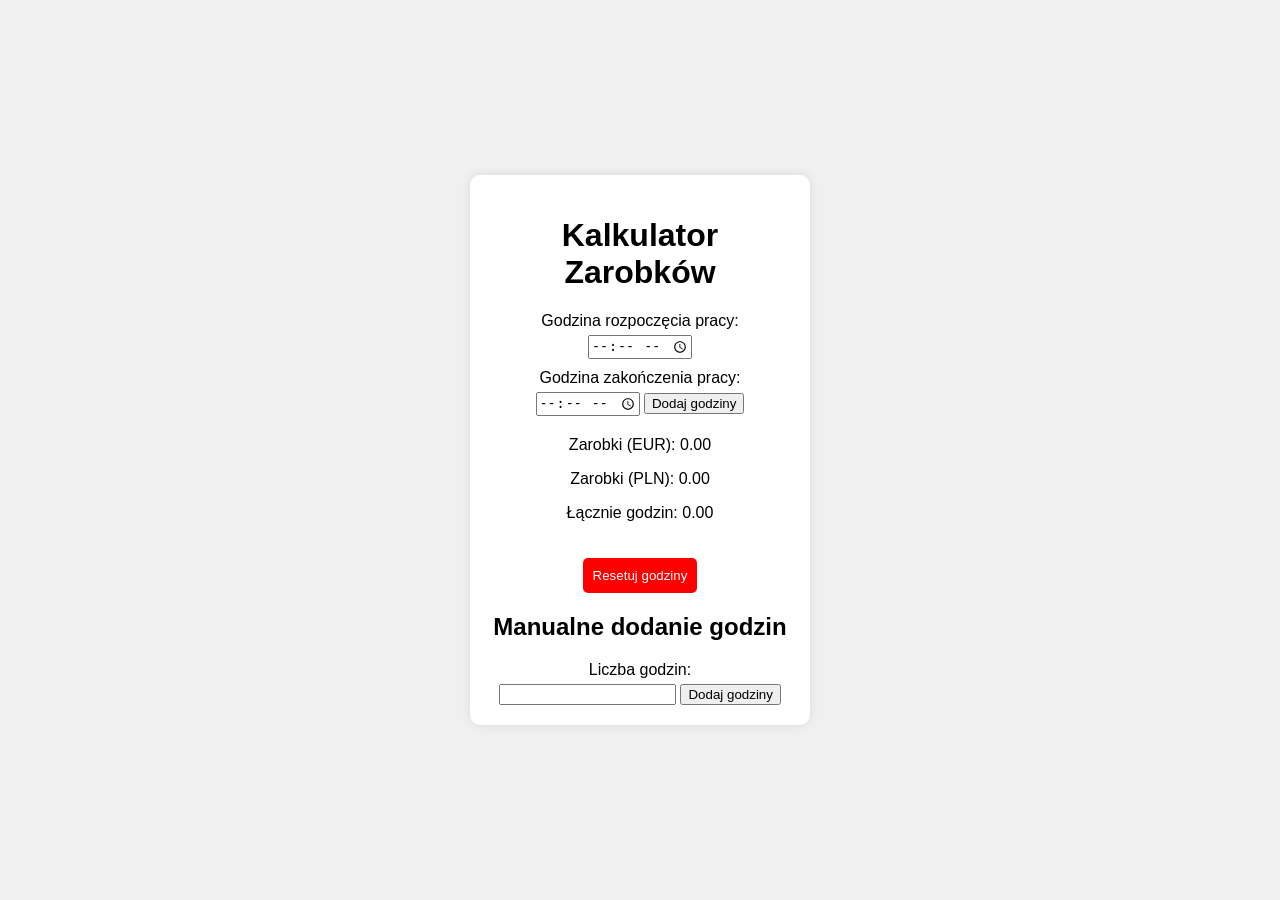
==== Index.html @ 4748badb "Add files via upload" ====
<!DOCTYPE html>
<html lang="pl">
<head>
    <meta charset="UTF-8">
    <meta name="viewport" content="width=device-width, initial-scale=1.0">
    <title>Kalkulator Zarobków</title>
    <link rel="stylesheet" href="style.css">
</head>
<body>
    <div class="container">
        <h1>Kalkulator Zarobków</h1>
        <form id="workForm">
            <label for="startHour">Godzina rozpoczęcia pracy:</label>
            <input type="time" id="startHour" required>
            <label for="endHour">Godzina zakończenia pracy:</label>
            <input type="time" id="endHour" required>
            <button type="submit">Dodaj godziny</button>
        </form>
        <div class="results">
            <p>Zarobki (EUR): <span id="earningsEUR">0.00</span></p>
            <p>Zarobki (PLN): <span id="earningsPLN">0.00</span></p>
            <p>Łącznie godzin: <span id="totalHours">0</span></p>
        </div>
        <button id="resetButton">Resetuj godziny</button>
        <div class="manual-entry">
            <h2>Manualne dodanie godzin</h2>
            <label for="manualHours">Liczba godzin:</label>
            <input type="number" id="manualHours" step="0.1">
            <button id="addManualHours">Dodaj godziny</button>
        </div>
    </div>
    <script src="script.js"></script>
</body>
</html>
---- style.css ----
/* style.css */
body {
    font-family: Arial, sans-serif;
    background-color: #f0f0f0;
    margin: 0;
    padding: 0;
    display: flex;
    justify-content: center;
    align-items: center;
    height: 100vh;
}

.container {
    background-color: #fff;
    padding: 20px;
    border-radius: 10px;
    box-shadow: 0 0 10px rgba(0, 0, 0, 0.1);
    text-align: center;
    width: 300px;
}

label {
    display: block;
    margin-top: 10px;
}

input, button {
    margin-top: 5px;
}

.results, .manual-entry {
    margin-top: 20px;
}

#resetButton {
    background-color: red;
    color: white;
    border: none;
    padding: 10px;
    border-radius: 5px;
    cursor: pointer;
    margin-top: 20px;
}

#resetButton:hover {
    background-color: darkred;
}
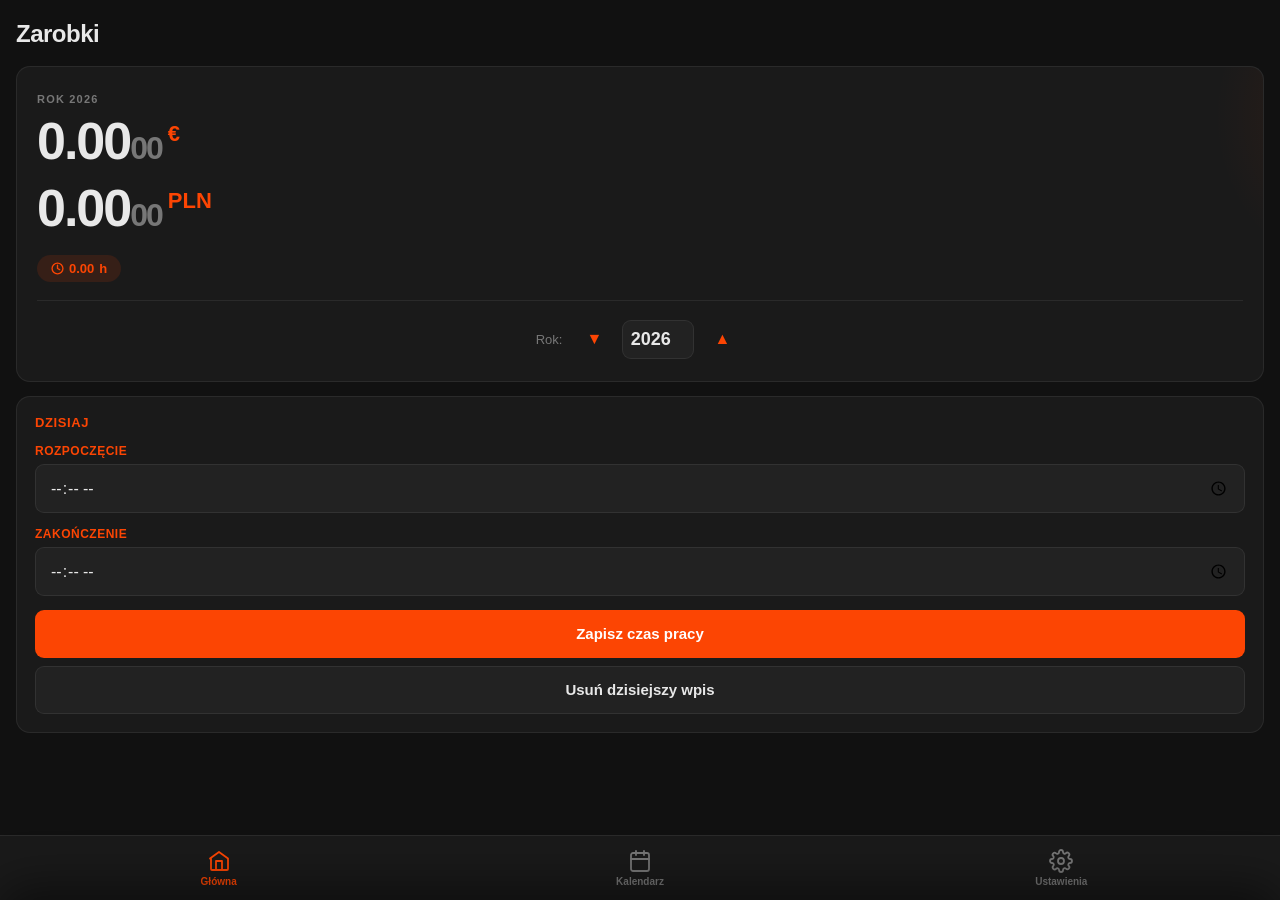
==== commit e2d6310d: "Rename index.html to Index.html" ====
--- a/Index.html
+++ b/Index.html
@@ -1,34 +1,1371 @@
 <!DOCTYPE html>
 <html lang="pl">
 <head>
-    <meta charset="UTF-8">
-    <meta name="viewport" content="width=device-width, initial-scale=1.0">
-    <title>Kalkulator Zarobków</title>
-    <link rel="stylesheet" href="style.css">
+  <meta charset="UTF-8">
+  <meta name="viewport" content="width=device-width, initial-scale=1.0, viewport-fit=cover">
+  <title>Kalkulator zarobków</title>
+  <link rel="icon" type="image/png" href="Logo.png">
+  <link rel="manifest" href="manifest.json">
+  <meta name="theme-color" content="#fc4503">
+  <style>
+    /* ============================================================
+       RESET & ROOT
+    ============================================================ */
+    *, *::before, *::after { box-sizing: border-box; margin: 0; padding: 0; }
+
+    :root {
+      --bg:        #111111;
+      --surface:   #1a1a1a;
+      --surface2:  #222222;
+      --text:      #e8e8e8;
+      --muted:     #777;
+      --accent:    #fc4503;
+      --accent-lo: rgba(252,69,3,0.12);
+      --accent-hi: #ff6228;
+      --border:    rgba(255,255,255,0.07);
+      --success:   #22c55e;
+      --warning:   #eab308;
+      --r:         14px;
+      --r-sm:      9px;
+    }
+
+    body.light {
+      --bg:       #f0f0f5;
+      --surface:  #ffffff;
+      --surface2: #f7f7f9;
+      --text:     #111111;
+      --muted:    #6e6e73;
+      --border:   rgba(0,0,0,0.07);
+    }
+
+    html { height: 100%; background: var(--bg); }
+
+    body {
+      font-family: -apple-system, 'Segoe UI', Roboto, sans-serif;
+      background: var(--bg);
+      color: var(--text);
+      min-height: 100%;
+      overflow-x: hidden;
+      -webkit-text-size-adjust: 100%;
+      -webkit-tap-highlight-color: transparent;
+      -webkit-overflow-scrolling: touch;
+    }
+
+    /* Hide scrollbars */
+    ::-webkit-scrollbar { display: none; }
+    * { scrollbar-width: none; -ms-overflow-style: none; }
+
+    /* ============================================================
+       PAGE SYSTEM
+    ============================================================ */
+    .page {
+      display: none;
+      min-height: 100dvh;
+      padding: 20px 16px calc(88px + env(safe-area-inset-bottom));
+    }
+    .page.active {
+      display: block;
+      animation: pageIn 0.22s cubic-bezier(0.22,1,0.36,1) both;
+    }
+
+    @keyframes pageIn {
+      from { opacity: 0; transform: translateY(10px); }
+      to   { opacity: 1; transform: translateY(0);    }
+    }
+
+    /* ============================================================
+       TYPOGRAPHY
+    ============================================================ */
+    h1 {
+      font-size: 24px;
+      font-weight: 700;
+      letter-spacing: -0.5px;
+      margin-bottom: 18px;
+    }
+    h2 {
+      font-size: 13px;
+      font-weight: 700;
+      text-transform: uppercase;
+      letter-spacing: 0.6px;
+      color: var(--accent);
+      margin-bottom: 14px;
+    }
+
+    /* ============================================================
+       CARD
+    ============================================================ */
+    .card {
+      background: var(--surface);
+      border-radius: var(--r);
+      padding: 18px;
+      margin-bottom: 14px;
+      border: 1px solid var(--border);
+    }
+
+    /* ============================================================
+       INPUTS
+    ============================================================ */
+    .field { margin-bottom: 14px; }
+    .field:last-child { margin-bottom: 0; }
+
+    label {
+      display: block;
+      font-size: 12px;
+      font-weight: 700;
+      text-transform: uppercase;
+      letter-spacing: 0.5px;
+      color: var(--accent);
+      margin-bottom: 6px;
+    }
+
+    input[type="time"],
+    input[type="date"],
+    input[type="number"],
+    select {
+      width: 100%;
+      padding: 12px 14px;
+      background: var(--surface2);
+      border: 1.5px solid var(--border);
+      border-radius: var(--r-sm);
+      color: var(--text);
+      font-size: 16px;
+      font-family: inherit;
+      outline: none;
+      -webkit-appearance: none;
+      transition: border-color 0.2s;
+    }
+    input:focus, select:focus { border-color: var(--accent); }
+    select option { background: var(--surface); }
+
+    /* ============================================================
+       BUTTONS
+    ============================================================ */
+    .btn {
+      display: flex;
+      align-items: center;
+      justify-content: center;
+      gap: 8px;
+      width: 100%;
+      min-height: 48px;
+      padding: 12px 16px;
+      border: none;
+      border-radius: var(--r-sm);
+      font-size: 15px;
+      font-weight: 600;
+      font-family: inherit;
+      cursor: pointer;
+      transition: transform 0.1s ease, opacity 0.15s ease, background 0.2s;
+      user-select: none;
+    }
+    .btn:active { transform: scale(0.96); opacity: 0.85; }
+
+    .btn-primary { background: var(--accent); color: #fff; }
+    .btn-ghost   { background: var(--surface2); color: var(--text); border: 1px solid var(--border); }
+    .btn-danger  { background: var(--surface2); color: #ff453a; border: 1px solid var(--border); }
+
+    .btn + .btn { margin-top: 8px; }
+
+    /* ============================================================
+       MAIN PAGE — EARNINGS (UPDATED DESIGN)
+    ============================================================ */
+    .earnings-card {
+      padding: 26px 20px 20px;
+      text-align: left;
+      position: relative;
+      overflow: hidden;
+    }
+    .earnings-card::before {
+      content: '';
+      position: absolute;
+      top: -40%; left: 110%;
+      transform: translateX(-50%);
+      width: 350px; height: 350px;
+      background: radial-gradient(circle, var(--accent-lo) 0%, transparent 70%);
+      pointer-events: none;
+    }
+
+    .earnings-eyebrow {
+      font-size: 11px;
+      font-weight: 700;
+      text-transform: uppercase;
+      letter-spacing: 1.2px;
+      color: var(--muted);
+      margin-bottom: 8px;
+    }
+
+    .earnings-eur, .earnings-pln {
+      font-size: 52px;
+      font-weight: 800;
+      letter-spacing: -2px;
+      color: var(--text);
+      line-height: 1.1;
+      font-variant-numeric: tabular-nums;
+      margin-bottom: 10px;
+    }
+
+    .small-decimal {
+      font-size: 32px;
+      font-weight: 700;
+      color: var(--muted);
+      vertical-align: baseline;
+      margin-right: 2px;
+    }
+
+    .earnings-eur-symbol, .earnings-pln-symbol {
+      font-size: 22px;
+      font-weight: 600;
+      color: var(--accent);
+      vertical-align: super;
+      letter-spacing: 0;
+      margin-left: 4px;
+    }
+
+    .earnings-pln {
+      margin-bottom: 18px;
+    }
+
+    .hours-pill {
+      display: inline-flex;
+      align-items: center;
+      gap: 5px;
+      background: var(--accent-lo);
+      color: var(--accent);
+      border-radius: 20px;
+      padding: 6px 14px;
+      font-size: 13px;
+      font-weight: 700;
+    }
+
+    .year-row {
+      display: flex;
+      align-items: center;
+      justify-content: center;
+      gap: 6px;
+      margin-top: 18px;
+      padding-top: 16px;
+      border-top: 1px solid var(--border);
+    }
+    .year-row-label { font-size: 13px; color: var(--muted); margin-right: 4px; }
+
+    .yr-btn {
+      min-width: 44px; min-height: 44px;
+      background: none; border: none; cursor: pointer;
+      color: var(--accent);
+      font-size: 16px;
+      border-radius: var(--r-sm);
+      display: flex; align-items: center; justify-content: center;
+      transition: background 0.2s, transform 0.1s;
+    }
+    .yr-btn:active { transform: scale(0.88); background: var(--accent-lo); }
+
+    #mainYearInput {
+      width: 72px;
+      text-align: center;
+      font-size: 18px;
+      font-weight: 700;
+      padding: 8px 4px;
+    }
+
+    /* ============================================================
+       CALENDAR
+    ============================================================ */
+    .month-picker {
+      display: flex;
+      align-items: center;
+      gap: 8px;
+      margin-bottom: 14px;
+    }
+
+    .mon-arrow {
+      min-width: 44px; min-height: 44px;
+      background: none; border: none; cursor: pointer;
+      color: var(--accent); font-size: 18px;
+      border-radius: 50%;
+      display: flex; align-items: center; justify-content: center;
+      flex-shrink: 0;
+      transition: background 0.2s, transform 0.1s;
+    }
+    .mon-arrow:active { transform: scale(0.88); background: var(--accent-lo); }
+
+    #monthSelect { flex: 1; font-weight: 600; text-align: center; }
+    #yearInput   { width: 74px; text-align: center; font-weight: 600; padding: 12px 6px; }
+
+    #calendar {
+      display: grid;
+      grid-template-columns: repeat(7, 1fr);
+      gap: 4px;
+      margin-bottom: 14px;
+      transition: opacity 0.2s ease;
+    }
+    #calendar.fade { opacity: 0; }
+
+    .cal-label {
+      font-size: 10px;
+      font-weight: 700;
+      text-transform: uppercase;
+      text-align: center;
+      padding: 6px 2px;
+      color: var(--muted);
+    }
+    .cal-label.sun { color: var(--accent); }
+
+    .cal-day {
+      background: var(--surface);
+      border-radius: var(--r-sm);
+      min-height: 48px;
+      display: flex;
+      flex-direction: column;
+      align-items: center;
+      justify-content: center;
+      gap: 3px;
+      font-size: 13px;
+      cursor: pointer;
+      border: 1.5px solid transparent;
+      transition: transform 0.1s ease, background 0.15s;
+      position: relative;
+    }
+    .cal-day:active { transform: scale(0.9); background: var(--surface2); }
+    .cal-day.sun { color: var(--accent); }
+    .cal-day.today { background: var(--surface2); }
+    .cal-day.sel { border-color: var(--accent); }
+
+    .cal-badge {
+      background: var(--accent);
+      color: #fff;
+      border-radius: 6px;
+      padding: 1px 5px;
+      font-size: 9px;
+      font-weight: 800;
+      line-height: 1.4;
+    }
+    .cal-badge.off { background: #444; color: #aaa; }
+
+    /* ============================================================
+       DAY DETAIL
+    ============================================================ */
+    #dayDetails { margin-bottom: 14px; display: none; }
+    #dayDetails h2 { color: var(--text); font-size: 15px; text-transform: none; letter-spacing: 0; }
+
+    .detail-row {
+      display: flex;
+      justify-content: space-between;
+      align-items: center;
+      padding: 11px 0;
+      border-bottom: 1px solid var(--border);
+      font-size: 14px;
+    }
+    .detail-row:last-of-type { border-bottom: none; }
+    .detail-key { color: var(--muted); }
+    .detail-val { font-weight: 600; }
+
+    .day-actions { display: flex; gap: 8px; margin-top: 14px; }
+    .day-actions .btn { flex: 1; margin: 0; font-size: 14px; }
+
+    /* ============================================================
+       SUMMARY
+    ============================================================ */
+    .sum-row {
+      display: flex; justify-content: space-between; align-items: center;
+      padding: 11px 0; font-size: 14px;
+      border-bottom: 1px solid var(--border);
+    }
+    .sum-row:last-child { border-bottom: none; }
+    .sum-row .val { font-weight: 700; color: var(--accent); }
+    .sum-row .key { color: var(--muted); }
+
+    #customDateRange { display: flex; gap: 12px; }
+    #customDateRange .field { flex: 1; }
+
+    /* ============================================================
+       BOTTOM SHEET
+    ============================================================ */
+    .overlay {
+      position: fixed; inset: 0;
+      background: rgba(0,0,0,0.55);
+      z-index: 100;
+      opacity: 0; pointer-events: none;
+      transition: opacity 0.3s ease;
+      -webkit-backdrop-filter: blur(3px);
+      backdrop-filter: blur(3px);
+    }
+    .overlay.open { opacity: 1; pointer-events: all; }
+
+    .sheet {
+      position: fixed;
+      bottom: 0; left: 0; right: 0;
+      background: var(--surface);
+      border-radius: 22px 22px 0 0;
+      padding: 20px 20px calc(24px + env(safe-area-inset-bottom));
+      z-index: 101;
+      transform: translateY(100%);
+      transition: transform 0.35s cubic-bezier(0.34,1.2,0.64,1);
+      box-shadow: 0 -12px 48px rgba(0,0,0,0.5);
+      border-top: 1px solid var(--border);
+    }
+    .sheet.open { transform: translateY(0); }
+
+    .sheet-handle {
+      width: 34px; height: 4px;
+      background: var(--border);
+      border-radius: 2px;
+      margin: 0 auto 18px;
+    }
+    .sheet-date {
+      font-size: 17px; font-weight: 700;
+      text-align: center; margin-bottom: 18px;
+      color: var(--text);
+    }
+
+    .time-pair { display: flex; gap: 12px; margin-bottom: 14px; }
+    .time-pair .field { flex: 1; margin: 0; }
+
+    /* ============================================================
+       BOTTOM NAV
+    ============================================================ */
+    .bottom-nav {
+      position: fixed;
+      bottom: 0; left: 0; right: 0;
+      background: var(--surface);
+      -webkit-backdrop-filter: blur(24px);
+      backdrop-filter: blur(24px);
+      display: flex;
+      justify-content: space-around;
+      align-items: center;
+      padding: 6px 8px calc(6px + env(safe-area-inset-bottom));
+      z-index: 50;
+      border-top: 1px solid var(--border);
+    }
+
+    .nav-btn {
+      flex: 1;
+      min-height: 52px;
+      background: none; border: none; cursor: pointer;
+      display: flex; flex-direction: column;
+      align-items: center; justify-content: center;
+      gap: 3px;
+      border-radius: var(--r-sm);
+      color: var(--muted);
+      transition: color 0.2s, transform 0.1s, background 0.2s;
+      padding: 6px 4px;
+    }
+    .nav-btn:active { transform: scale(0.9); background: var(--surface2); }
+    .nav-btn.active { color: var(--accent); }
+
+    .nav-btn svg {
+      width: 24px; height: 24px;
+      stroke: currentColor;
+      fill: none;
+      stroke-width: 1.8;
+      stroke-linecap: round;
+      stroke-linejoin: round;
+      transition: stroke 0.2s;
+    }
+    .nav-btn span { font-size: 10px; font-weight: 600; }
+
+    /* ============================================================
+       SETTINGS
+    ============================================================ */
+    .settings-block { margin-bottom: 14px; }
+
+    .sync-row {
+      display: flex; align-items: center;
+      justify-content: space-between;
+      margin-bottom: 12px;
+    }
+    .sync-pill {
+      display: inline-flex; align-items: center;
+      gap: 6px; font-size: 12px; font-weight: 700;
+      padding: 5px 12px; border-radius: 20px;
+    }
+    .sync-dot { width: 7px; height: 7px; border-radius: 50%; }
+
+    .sync-pill.synced  { background: rgba(34,197,94,.13); color: #22c55e; }
+    .sync-pill.synced  .sync-dot { background: #22c55e; }
+    .sync-pill.syncing { background: rgba(234,179,8,.13); color: #eab308; }
+    .sync-pill.syncing .sync-dot { background: #eab308; animation: blink 1s infinite; }
+    .sync-pill.offline { background: var(--surface2); color: var(--muted); }
+    .sync-pill.offline .sync-dot { background: var(--muted); }
+
+    @keyframes blink { 0%,100%{opacity:1} 50%{opacity:0.3} }
+
+    #installSection { display: none; }
+    #installSection.show { display: block; }
+
+    /* ============================================================
+       TOAST
+    ============================================================ */
+    #toast {
+      position: fixed;
+      bottom: calc(80px + env(safe-area-inset-bottom) + 12px);
+      left: 50%; transform: translateX(-50%) translateY(8px);
+      background: #222; color: #fff;
+      padding: 10px 20px; border-radius: 20px;
+      font-size: 14px; font-weight: 600;
+      white-space: nowrap; pointer-events: none;
+      z-index: 200;
+      opacity: 0;
+      transition: opacity 0.2s, transform 0.2s;
+    }
+    #toast.show {
+      opacity: 1;
+      transform: translateX(-50%) translateY(0);
+    }
+
+    /* ============================================================
+       UTILITY
+    ============================================================ */
+    .divider { height: 1px; background: var(--border); margin: 14px 0; }
+  </style>
 </head>
 <body>
-    <div class="container">
-        <h1>Kalkulator Zarobków</h1>
-        <form id="workForm">
-            <label for="startHour">Godzina rozpoczęcia pracy:</label>
-            <input type="time" id="startHour" required>
-            <label for="endHour">Godzina zakończenia pracy:</label>
-            <input type="time" id="endHour" required>
-            <button type="submit">Dodaj godziny</button>
-        </form>
-        <div class="results">
-            <p>Zarobki (EUR): <span id="earningsEUR">0.00</span></p>
-            <p>Zarobki (PLN): <span id="earningsPLN">0.00</span></p>
-            <p>Łącznie godzin: <span id="totalHours">0</span></p>
-        </div>
-        <button id="resetButton">Resetuj godziny</button>
-        <div class="manual-entry">
-            <h2>Manualne dodanie godzin</h2>
-            <label for="manualHours">Liczba godzin:</label>
-            <input type="number" id="manualHours" step="0.1">
-            <button id="addManualHours">Dodaj godziny</button>
-        </div>
+
+<div id="mainPage" class="page active">
+  <h1>Zarobki</h1>
+
+  <div class="card earnings-card">
+    <div class="earnings-eyebrow" id="earningsYearLabel">Rok 2025</div>
+    
+    <div class="earnings-eur">
+      <span id="earningsEURMain">0.00</span><span id="earningsEURSub" class="small-decimal">00</span><span class="earnings-eur-symbol">€</span>
     </div>
-    <script src="script.js"></script>
+    
+    <div class="earnings-pln">
+      <span id="earningsPLNMain">0.00</span><span id="earningsPLNSub" class="small-decimal">00</span><span class="earnings-pln-symbol">PLN</span>
+    </div>
+
+    
+    <div class="hours-pill">
+      <svg width="13" height="13" viewBox="0 0 24 24" fill="none" stroke="currentColor" stroke-width="2.5" stroke-linecap="round" stroke-linejoin="round">
+        <circle cx="12" cy="12" r="10"/><polyline points="12 6 12 12 16 14"/>
+      </svg>
+      <span id="hoursWorked">0.00</span> h
+    </div>
+    <div class="year-row">
+      <span class="year-row-label">Rok:</span>
+      <button class="yr-btn" id="mainYearDown">&#9660;</button>
+      <input type="number" id="mainYearInput" value="2025" min="2000" max="2100">
+      <button class="yr-btn" id="mainYearUp">&#9650;</button>
+    </div>
+  </div>
+
+  <div class="card">
+    <h2>Dzisiaj</h2>
+    <div class="field">
+      <label for="startTime">Rozpoczęcie</label>
+      <input type="time" id="startTime">
+    </div>
+    <div class="field">
+      <label for="endTime">Zakończenie</label>
+      <input type="time" id="endTime">
+    </div>
+    <button class="btn btn-primary" onclick="updateWorkTime()">Zapisz czas pracy</button>
+    <button class="btn btn-ghost" onclick="resetToday()">Usuń dzisiejszy wpis</button>
+  </div>
+</div>
+
+<div id="calendarPage" class="page">
+  <h1>Kalendarz</h1>
+
+  <div class="month-picker">
+    <button class="mon-arrow" id="prevMonth">&#9650;</button>
+    <select id="monthSelect">
+      <option value="0">Styczeń</option><option value="1">Luty</option>
+      <option value="2">Marzec</option><option value="3">Kwiecień</option>
+      <option value="4">Maj</option><option value="5">Czerwiec</option>
+      <option value="6">Lipiec</option><option value="7">Sierpień</option>
+      <option value="8">Wrzesień</option><option value="9">Październik</option>
+      <option value="10">Listopad</option><option value="11">Grudzień</option>
+    </select>
+    <input type="number" id="yearInput" value="2025" min="2000" max="2100">
+    <button class="mon-arrow" id="nextMonth">&#9660;</button>
+  </div>
+
+  <div id="calendar"></div>
+  <div id="dayDetails"></div>
+
+  <div class="card">
+    <h2>Podsumowanie</h2>
+    <div class="field">
+      <label for="summaryPeriod">Okres</label>
+      <select id="summaryPeriod" onchange="updateSummary()">
+        <option value="">— wybierz —</option>
+        <option value="year">Ten rok</option>
+        <option value="month">Ten miesiąc</option>
+        <option value="week">Ten tydzień</option>
+        <option value="custom">Niestandardowy</option>
+      </select>
+    </div>
+    <div id="customDateRange" style="display:none;">
+      <div class="field">
+        <label for="customStartDate">Od</label>
+        <input type="date" id="customStartDate" onchange="updateSummary()">
+      </div>
+      <div class="field">
+        <label for="customEndDate">Do</label>
+        <input type="date" id="customEndDate" onchange="updateSummary()">
+      </div>
+    </div>
+    <div class="sum-row"><span class="key">Godziny</span><span class="val" id="totalHours">0.00 h</span></div>
+    <div class="sum-row"><span class="key">EUR</span><span class="val" id="totalEarnings">0.00 €</span></div>
+    <div class="sum-row"><span class="key">PLN</span><span class="val" id="totalEarningsPLN">0.00 PLN</span></div>
+  </div>
+
+  <button class="btn btn-ghost" onclick="exportToCSV()">Eksportuj CSV</button>
+</div>
+
+<div id="settingsPage" class="page">
+  <h1>Ustawienia</h1>
+
+  <div class="card settings-block">
+    <h2>Stawki</h2>
+    <div class="field">
+      <label for="hourlyRateInput">Stawka godzinowa (EUR)</label>
+      <input type="number" id="hourlyRateInput" step="0.01" min="0" placeholder="np. 11.17">
+    </div>
+    <div class="field">
+      <label for="plnRateInput">Kurs EUR → PLN</label>
+      <input type="number" id="plnRateInput" step="0.01" min="0" placeholder="np. 4.30">
+    </div>
+    <button class="btn btn-primary" onclick="saveRates()">Zapisz stawki</button>
+  </div>
+
+  <div class="card settings-block">
+    <h2>Wygląd</h2>
+    <button class="btn btn-ghost" onclick="toggleTheme()">
+      <svg width="18" height="18" viewBox="0 0 24 24" fill="none" stroke="currentColor" stroke-width="2" stroke-linecap="round" stroke-linejoin="round">
+        <circle cx="12" cy="12" r="5"/><line x1="12" y1="1" x2="12" y2="3"/>
+        <line x1="12" y1="21" x2="12" y2="23"/><line x1="4.22" y1="4.22" x2="5.64" y2="5.64"/>
+        <line x1="18.36" y1="18.36" x2="19.78" y2="19.78"/><line x1="1" y1="12" x2="3" y2="12"/>
+        <line x1="21" y1="12" x2="23" y2="12"/><line x1="4.22" y1="19.78" x2="5.64" y2="18.36"/>
+        <line x1="18.36" y1="5.64" x2="19.78" y2="4.22"/>
+      </svg>
+      Przełącz jasny / ciemny
+    </button>
+  </div>
+
+  <div class="card settings-block">
+    <h2>Kopie zapasowe</h2>
+    <button class="btn btn-ghost" onclick="backupData()">Eksportuj dane (JSON)</button>
+    <button class="btn btn-ghost" onclick="restoreData()">Importuj dane (JSON)</button>
+    <input type="file" id="restoreFile" accept=".json" style="display:none;" onchange="handleFileUpload(event)">
+  </div>
+
+  <div class="card settings-block">
+    <h2>Google Drive</h2>
+    <div class="sync-row">
+      <span id="syncStatus" class="sync-pill offline">
+        <span class="sync-dot"></span>Tryb offline
+      </span>
+    </div>
+    <button class="btn btn-ghost" id="authButton" onclick="handleAuthClick()">
+      <svg width="18" height="18" viewBox="0 0 24 24" fill="none" stroke="currentColor" stroke-width="2" stroke-linecap="round" stroke-linejoin="round">
+        <path d="M12 22C6.48 22 2 17.52 2 12S6.48 2 12 2s10 4.48 10 10-4.48 10-10 10z"/>
+        <path d="M12 8v8M8 12h8"/>
+      </svg>
+      Połącz z Google Drive
+    </button>
+    <button class="btn btn-ghost" id="gdriveBackupBtn" style="display:none;" onclick="backupToGDrive()">Wyślij kopię na Drive</button>
+    <button class="btn btn-ghost" id="gdriveRestoreBtn" style="display:none;" onclick="restoreFromGDrive()">Przywróć z Drive</button>
+  </div>
+
+  <div class="card settings-block" id="installSection">
+    <h2>Instalacja</h2>
+    <p style="font-size:13px;color:var(--muted);margin-bottom:12px;">Zainstaluj aplikację na ekranie głównym dla szybkiego dostępu.</p>
+    <button class="btn btn-primary" onclick="triggerInstall()">
+      <svg width="18" height="18" viewBox="0 0 24 24" fill="none" stroke="currentColor" stroke-width="2" stroke-linecap="round" stroke-linejoin="round">
+        <path d="M21 15v4a2 2 0 0 1-2 2H5a2 2 0 0 1-2-2v-4"/>
+        <polyline points="7 10 12 15 17 10"/><line x1="12" y1="15" x2="12" y2="3"/>
+      </svg>
+      Zainstaluj aplikację
+    </button>
+  </div>
+</div>
+
+<nav class="bottom-nav">
+  <button class="nav-btn active" id="mainPageBtn" onclick="showPage('mainPage')">
+    <svg viewBox="0 0 24 24">
+      <path d="M3 9.5L12 3l9 6.5V20a1 1 0 0 1-1 1H5a1 1 0 0 1-1-1V9.5z"/>
+      <polyline points="9 21 9 12 15 12 15 21"/>
+    </svg>
+    <span>Główna</span>
+  </button>
+  <button class="nav-btn" id="calendarPageBtn" onclick="showPage('calendarPage')">
+    <svg viewBox="0 0 24 24">
+      <rect x="3" y="4" width="18" height="18" rx="2" ry="2"/>
+      <line x1="16" y1="2" x2="16" y2="6"/>
+      <line x1="8" y1="2" x2="8" y2="6"/>
+      <line x1="3" y1="10" x2="21" y2="10"/>
+    </svg>
+    <span>Kalendarz</span>
+  </button>
+  <button class="nav-btn" id="settingsPageBtn" onclick="showPage('settingsPage')">
+    <svg viewBox="0 0 24 24">
+      <circle cx="12" cy="12" r="3"/>
+      <path d="M19.4 15a1.65 1.65 0 0 0 .33 1.82l.06.06a2 2 0 0 1-2.83 2.83l-.06-.06a1.65 1.65 0 0 0-1.82-.33 1.65 1.65 0 0 0-1 1.51V21a2 2 0 0 1-4 0v-.09A1.65 1.65 0 0 0 9 19.4a1.65 1.65 0 0 0-1.82.33l-.06.06a2 2 0 0 1-2.83-2.83l.06-.06A1.65 1.65 0 0 0 4.68 15a1.65 1.65 0 0 0-1.51-1H3a2 2 0 0 1 0-4h.09A1.65 1.65 0 0 0 4.6 9a1.65 1.65 0 0 0-.33-1.82l-.06-.06a2 2 0 0 1 2.83-2.83l.06.06A1.65 1.65 0 0 0 9 4.68a1.65 1.65 0 0 0 1-1.51V3a2 2 0 0 1 4 0v.09a1.65 1.65 0 0 0 1 1.51 1.65 1.65 0 0 0 1.82-.33l.06-.06a2 2 0 0 1 2.83 2.83l-.06.06A1.65 1.65 0 0 0 19.4 9a1.65 1.65 0 0 0 1.51 1H21a2 2 0 0 1 0 4h-.09a1.65 1.65 0 0 0-1.51 1z"/>
+    </svg>
+    <span>Ustawienia</span>
+  </button>
+</nav>
+
+<div class="overlay" id="sheetOverlay" onclick="closeSheet()"></div>
+<div class="sheet" id="bottomSheet">
+  <div class="sheet-handle"></div>
+  <div class="sheet-date" id="sheetDate">—</div>
+  <div class="time-pair">
+    <div class="field">
+      <label for="sheetStart">Rozpoczęcie</label>
+      <input type="time" id="sheetStart">
+    </div>
+    <div class="field">
+      <label for="sheetEnd">Zakończenie</label>
+      <input type="time" id="sheetEnd">
+    </div>
+  </div>
+  <button class="btn btn-primary" onclick="saveSheet()">Zapisz</button>
+  <button class="btn btn-ghost" onclick="setDayOff()">Oznacz jako wolny</button>
+  <button class="btn btn-danger" id="sheetDelete" onclick="deleteEntry()">Usuń wpis</button>
+</div>
+
+<div id="toast"></div>
+
+<script>
+// ================================================================
+//  STATE
+// ================================================================
+let workData   = {};
+let HOURLY_RATE = 11.17;
+let PLN_RATE    = 4.30;
+const GDRIVE_CLIENT_ID = 'YOUR_GOOGLE_CLIENT_ID.apps.googleusercontent.com';
+const GDRIVE_SCOPES    = 'https://www.googleapis.com/auth/drive.appdata';
+const GDRIVE_FILE      = 'kalkulator_backup.json';
+
+// ================================================================
+//  rAF COUNTER  (Event-Driven Architecture)
+// ================================================================
+let rafId          = null;
+let isRAFRunning   = false;
+let baseEUR        = 0;
+let eurPerMs       = 0;
+let rafStartTime   = 0;
+
+function recalc() {
+  stopRAF();
+
+  const now         = new Date();
+  const todayStr    = localDateStr(now);
+  const selectedYear = getMainYear();
+  let pastEUR       = 0;
+  let activePerMs   = 0;
+
+  for (const [date, data] of Object.entries(workData)) {
+    if (data.isDayOff) continue;
+    if (new Date(date).getFullYear() !== selectedYear) continue;
+
+    const s = new Date(`${date}T${data.startTime}`);
+    const e = new Date(`${date}T${data.endTime}`);
+    if (e < s) e.setDate(e.getDate() + 1);
+
+    if (date === todayStr) {
+      const eff = now < e ? now : e;
+      if (eff > s) pastEUR += ((eff - s) / 3600000) * HOURLY_RATE;
+      if (now >= s && now < e) activePerMs = HOURLY_RATE / 3600000;
+    } else {
+      pastEUR += ((e - s) / 3600000) * HOURLY_RATE;
+    }
+  }
+
+  baseEUR      = pastEUR;
+  eurPerMs     = activePerMs;
+  rafStartTime = performance.now();
+
+  document.getElementById('earningsYearLabel').textContent = `Rok ${selectedYear}`;
+  startRAF();
+}
+
+function startRAF() {
+  if (isRAFRunning) return;
+  isRAFRunning = true;
+  rafId = requestAnimationFrame(tick);
+}
+
+function stopRAF() {
+  if (rafId) { cancelAnimationFrame(rafId); rafId = null; }
+  isRAFRunning = false;
+}
+
+function tick(ts) {
+  if (!isRAFRunning) return;
+  const elapsed  = ts - rafStartTime;
+  const totalEUR = baseEUR + eurPerMs * elapsed;
+  const totalPLN = totalEUR * PLN_RATE;
+  const totalH   = totalEUR / HOURLY_RATE;
+
+  // 1. Formatowanie i podział EUR (4 cyfry po przecinku)
+  const strEUR = totalEUR.toFixed(4);
+  const dotIdxEUR = strEUR.indexOf('.');
+  document.getElementById('earningsEURMain').textContent = strEUR.substring(0, dotIdxEUR + 3);
+  document.getElementById('earningsEURSub').textContent = strEUR.substring(dotIdxEUR + 3);
+
+  // 2. Formatowanie i podział PLN (4 cyfry po przecinku)
+  const strPLN = totalPLN.toFixed(4);
+  const dotIdxPLN = strPLN.indexOf('.');
+  document.getElementById('earningsPLNMain').textContent = strPLN.substring(0, dotIdxPLN + 3);
+  document.getElementById('earningsPLNSub').textContent = strPLN.substring(dotIdxPLN + 3);
+
+  // 3. Aktualizacja godzin
+  document.getElementById('hoursWorked').textContent  = totalH.toFixed(2);
+
+  rafId = requestAnimationFrame(tick);
+}
+
+
+document.addEventListener('visibilitychange', () => {
+  if (document.hidden) { stopRAF(); }
+  else if (activePage === 'mainPage') { recalc(); }
+});
+
+// ================================================================
+//  INIT
+// ================================================================
+window.addEventListener('load', () => {
+  loadRates();
+  loadTheme();
+  workData = JSON.parse(localStorage.getItem('workData') || '{}');
+  const now = new Date();
+  document.getElementById('mainYearInput').value = now.getFullYear();
+  initCalendar();
+  recalc();
+  showPage('mainPage');
+});
+
+// ================================================================
+//  RATES
+// ================================================================
+function loadRates() {
+  const r = parseFloat(localStorage.getItem('hourlyRate'));
+  const p = parseFloat(localStorage.getItem('plnRate'));
+  if (!isNaN(r) && r > 0) HOURLY_RATE = r;
+  if (!isNaN(p) && p > 0) PLN_RATE    = p;
+  document.getElementById('hourlyRateInput').value = HOURLY_RATE;
+  document.getElementById('plnRateInput').value    = PLN_RATE;
+}
+
+function saveRates() {
+  const r = parseFloat(document.getElementById('hourlyRateInput').value);
+  const p = parseFloat(document.getElementById('plnRateInput').value);
+  if (!isNaN(r) && r > 0) { HOURLY_RATE = r; localStorage.setItem('hourlyRate', r); }
+  if (!isNaN(p) && p > 0) { PLN_RATE    = p; localStorage.setItem('plnRate',    p); }
+  recalc();
+  toast('Stawki zapisane!');
+}
+
+// ================================================================
+//  PAGES
+// ================================================================
+let activePage = 'mainPage';
+
+function showPage(id) {
+  document.querySelectorAll('.page').forEach(p => p.classList.remove('active'));
+  document.querySelectorAll('.nav-btn').forEach(b => b.classList.remove('active'));
+
+  activePage = id;
+  document.getElementById(id).classList.add('active');
+  document.getElementById(id.replace('Page','PageBtn')).classList.add('active');
+  window.scrollTo(0, 0);
+
+  if (id === 'mainPage') { recalc(); }
+  else { stopRAF(); }
+}
+
+// ================================================================
+//  TODAY — MAIN PAGE
+// ================================================================
+function getMainYear() {
+  const v = parseInt(document.getElementById('mainYearInput')?.value, 10);
+  return isNaN(v) ? new Date().getFullYear() : v;
+}
+
+function updateWorkTime() {
+  const start = document.getElementById('startTime').value;
+  const end   = document.getElementById('endTime').value;
+  if (!start || !end) { toast('Uzupełnij godziny'); return; }
+  const date = localDateStr(new Date());
+  workData[date] = { startTime: start, endTime: end };
+  persist();
+  recalc();
+  renderCalendar();
+  toast('Zapisano!');
+}
+
+function resetToday() {
+  const date = localDateStr(new Date());
+  if (!workData[date]) { toast('Brak wpisu dzisiaj'); return; }
+  if (!confirm('Usunąć dzisiejszy wpis?')) return;
+  delete workData[date];
+  document.getElementById('startTime').value = '';
+  document.getElementById('endTime').value   = '';
+  persist();
+  recalc();
+  renderCalendar();
+}
+
+// ================================================================
+//  CALENDAR
+// ================================================================
+let sheetDate = null;
+
+function initCalendar() {
+  const now = new Date();
+  document.getElementById('monthSelect').value = now.getMonth();
+  document.getElementById('yearInput').value   = now.getFullYear();
+  renderCalendar();
+}
+
+function renderCalendar() {
+  const el     = document.getElementById('calendar');
+  const month  = parseInt(document.getElementById('monthSelect').value, 10);
+  const year   = parseInt(document.getElementById('yearInput').value, 10);
+  const today  = localDateStr(new Date());
+
+  el.innerHTML = '';
+
+  ['Pn','Wt','Śr','Cz','Pt','Sb','Nd'].forEach((d, i) => {
+    const lbl = document.createElement('div');
+    lbl.className = `cal-label${i === 6 ? ' sun' : ''}`;
+    lbl.textContent = d;
+    el.appendChild(lbl);
+  });
+
+  const firstDay = new Date(year, month, 1);
+  const lastDay  = new Date(year, month + 1, 0);
+  let   offset   = firstDay.getDay() - 1;
+  if (offset < 0) offset = 6;
+
+  for (let i = 0; i < offset; i++) el.appendChild(document.createElement('div'));
+
+  for (let d = 1; d <= lastDay.getDate(); d++) {
+    const date = `${year}-${pad(month+1)}-${pad(d)}`;
+    const dow  = new Date(year, month, d).getDay();
+
+    const cell = document.createElement('div');
+    cell.className = ['cal-day',
+      dow === 0 ? 'sun' : '',
+      date === today ? 'today' : ''
+    ].filter(Boolean).join(' ');
+    cell.dataset.date = date;
+
+    const numEl = document.createElement('span');
+    numEl.textContent = d;
+    cell.appendChild(numEl);
+
+    if (workData[date]) {
+      const badge = document.createElement('div');
+      if (workData[date].isDayOff) {
+        badge.className = 'cal-badge off';
+        badge.textContent = 'WD';
+      } else {
+        const s = new Date(`${date}T${workData[date].startTime}`);
+        const e = new Date(`${date}T${workData[date].endTime}`);
+        if (e < s) e.setDate(e.getDate() + 1);
+        const h = (e - s) / 3600000;
+        badge.className = 'cal-badge';
+        badge.textContent = h % 1 === 0 ? `${Math.floor(h)}h` : `${h.toFixed(1)}h`;
+      }
+      cell.appendChild(badge);
+    }
+
+    cell.addEventListener('click', () => openSheet(date));
+    el.appendChild(cell);
+  }
+}
+
+function changeMonth(delta) {
+  const ms = document.getElementById('monthSelect');
+  const yi = document.getElementById('yearInput');
+  let m = parseInt(ms.value) + delta;
+  let y = parseInt(yi.value);
+  if (m < 0)  { m = 11; y--; }
+  if (m > 11) { m = 0;  y++; }
+  ms.value = m; yi.value = y;
+
+  const cal = document.getElementById('calendar');
+  cal.classList.add('fade');
+  setTimeout(() => { renderCalendar(); cal.classList.remove('fade'); }, 200);
+}
+
+document.getElementById('prevMonth').addEventListener('click', () => changeMonth(-1));
+document.getElementById('nextMonth').addEventListener('click', () => changeMonth(1));
+document.getElementById('monthSelect').addEventListener('change', renderCalendar);
+document.getElementById('yearInput').addEventListener('change', renderCalendar);
+
+document.getElementById('mainYearUp').addEventListener('click', () => {
+  const el = document.getElementById('mainYearInput');
+  el.value = Math.min(2100, parseInt(el.value) + 1);
+  recalc();
+});
+document.getElementById('mainYearDown').addEventListener('click', () => {
+  const el = document.getElementById('mainYearInput');
+  el.value = Math.max(2000, parseInt(el.value) - 1);
+  recalc();
+});
+document.getElementById('mainYearInput').addEventListener('change', recalc);
+
+// ================================================================
+//  BOTTOM SHEET
+// ================================================================
+function openSheet(date) {
+  sheetDate = date;
+  document.getElementById('sheetDate').textContent = date;
+
+  document.querySelectorAll('.cal-day.sel').forEach(el => el.classList.remove('sel'));
+  const cell = document.querySelector(`.cal-day[data-date="${date}"]`);
+  if (cell) cell.classList.add('sel');
+
+  const data = workData[date];
+  document.getElementById('sheetStart').value  = data?.isDayOff ? '' : (data?.startTime || '');
+  document.getElementById('sheetEnd').value    = data?.isDayOff ? '' : (data?.endTime   || '');
+  document.getElementById('sheetDelete').style.display = data ? 'flex' : 'none';
+
+  document.getElementById('sheetOverlay').classList.add('open');
+  document.getElementById('bottomSheet').classList.add('open');
+
+  renderDayDetails(date);
+}
+
+function closeSheet() {
+  document.getElementById('sheetOverlay').classList.remove('open');
+  document.getElementById('bottomSheet').classList.remove('open');
+}
+
+// (Inne funkcje logiki pozostają bez zmian)
+function saveSheet() {
+  const s = document.getElementById('sheetStart').value;
+  const e = document.getElementById('sheetEnd').value;
+  if (!s || !e) { toast('Podaj obie godziny'); return; }
+  workData[sheetDate] = { startTime: s, endTime: e };
+  persist(); recalc(); renderCalendar(); renderDayDetails(sheetDate);
+  closeSheet(); toast('Zapisano!');
+}
+
+function setDayOff() {
+  workData[sheetDate] = { startTime: '00:00', endTime: '00:00', isDayOff: true };
+  persist(); recalc(); renderCalendar(); renderDayDetails(sheetDate);
+  closeSheet(); toast('Oznaczono jako wolny');
+}
+
+function deleteEntry() {
+  if (!confirm('Usunąć wpis?')) return;
+  delete workData[sheetDate];
+  persist(); recalc(); renderCalendar();
+  document.getElementById('dayDetails').style.display = 'none';
+  closeSheet(); toast('Usunięto');
+}
+
+function renderDayDetails(date) {
+  const el   = document.getElementById('dayDetails');
+  const data = workData[date];
+  el.style.display = 'block';
+
+  if (!data) {
+    el.innerHTML = `<div class="card">
+      <div style="color:var(--muted);font-size:14px;text-align:center;padding:8px 0">Brak danych dla ${date}</div>
+    </div>`;
+    return;
+  }
+
+  if (data.isDayOff) {
+    el.innerHTML = `<div class="card">
+      <div class="detail-row"><span class="detail-key">${date}</span><span class="detail-val" style="color:var(--muted)">Dzień wolny</span></div>
+    </div>`;
+    return;
+  }
+
+  const s = new Date(`${date}T${data.startTime}`);
+  const e = new Date(`${date}T${data.endTime}`);
+  if (e < s) e.setDate(e.getDate() + 1);
+  const h   = (e - s) / 3600000;
+  const eur = h * HOURLY_RATE;
+
+  const dow = ['Nd','Pn','Wt','Śr','Cz','Pt','Sb'][new Date(date).getDay()];
+
+  el.innerHTML = `<div class="card">
+    <div style="font-weight:700;font-size:15px;margin-bottom:12px">${date} · ${dow}</div>
+    <div class="detail-row"><span class="detail-key">Praca</span><span class="detail-val">${data.startTime} – ${data.endTime}</span></div>
+    <div class="detail-row"><span class="detail-key">Godziny</span><span class="detail-val">${h.toFixed(2)} h</span></div>
+    <div class="detail-row"><span class="detail-key">Zarobki</span><span class="detail-val" style="color:var(--accent)">${eur.toFixed(2)} €</span></div>
+    <div class="day-actions">
+      <button class="btn btn-ghost" style="font-size:13px" onclick="openSheet('${date}')">Edytuj</button>
+      <button class="btn btn-ghost" style="font-size:13px" onclick="copyDay('${date}')">Kopiuj</button>
+    </div>
+  </div>`;
+}
+
+function copyDay(date) {
+  const d   = workData[date];
+  if (!d || d.isDayOff) return;
+  const dow = ['Niedziela','Poniedziałek','Wtorek','Środa','Czwartek','Piątek','Sobota'][new Date(date).getDay()];
+  const s   = new Date(`${date}T${d.startTime}`);
+  const e   = new Date(`${date}T${d.endTime}`);
+  if (e < s) e.setDate(e.getDate() + 1);
+  const h   = (e - s) / 3600000;
+  navigator.clipboard.writeText(`${date} ${dow}: od ${d.startTime} do ${d.endTime} – ${Math.floor(h)} godz.`)
+    .then(() => toast('Skopiowano!')).catch(() => toast('Błąd kopiowania'));
+}
+
+function updateSummary() {
+  const period = document.getElementById('summaryPeriod').value;
+  document.getElementById('customDateRange').style.display = period === 'custom' ? 'flex' : 'none';
+
+  if (!period) return;
+
+  const now = new Date();
+  let start, end;
+
+  switch (period) {
+    case 'year':
+      start = new Date(now.getFullYear(), 0, 1);
+      end   = new Date(now.getFullYear(), 11, 31);
+      break;
+    case 'month':
+      start = new Date(now.getFullYear(), now.getMonth(), 1);
+      end   = new Date(now.getFullYear(), now.getMonth() + 1, 0);
+      break;
+    case 'week': {
+      const wd = new Date(now);
+      const day = wd.getDay() || 7;
+      wd.setDate(wd.getDate() - day + 1);
+      start = new Date(wd);
+      end   = new Date(wd); end.setDate(end.getDate() + 6);
+      break;
+    }
+    case 'custom': {
+      const sv = document.getElementById('customStartDate').value;
+      const ev = document.getElementById('customEndDate').value;
+      if (!sv || !ev) return;
+      start = new Date(sv); end = new Date(ev);
+      break;
+    }
+  }
+
+  let totalH = 0;
+  for (const [date, data] of Object.entries(workData)) {
+    if (data.isDayOff) continue;
+    const wd = new Date(date);
+    if (wd < start || wd > end) continue;
+    const s = new Date(`${date}T${data.startTime}`);
+    const e = new Date(`${date}T${data.endTime}`);
+    if (e < s) e.setDate(e.getDate() + 1);
+    totalH += (e - s) / 3600000;
+  }
+  const totalEUR = totalH * HOURLY_RATE;
+
+  document.getElementById('totalHours').textContent       = `${totalH.toFixed(2)} h`;
+  document.getElementById('totalEarnings').textContent    = `${totalEUR.toFixed(2)} €`;
+  document.getElementById('totalEarningsPLN').textContent = `${(totalEUR * PLN_RATE).toFixed(2)} PLN`;
+}
+
+function exportToCSV() {
+  let csv = 'Data,Start,Koniec,Godziny,EUR\n';
+  for (const [date, data] of Object.entries(workData)) {
+    if (data.isDayOff) { csv += `${date},,,0,0\n`; continue; }
+    const s = new Date(`${date}T${data.startTime}`);
+    const e = new Date(`${date}T${data.endTime}`);
+    if (e < s) e.setDate(e.getDate() + 1);
+    const h = (e - s) / 3600000;
+    csv += `${date},${data.startTime},${data.endTime},${h.toFixed(2)},${(h*HOURLY_RATE).toFixed(2)}\n`;
+  }
+  dlBlob(csv, 'work_data.csv', 'text/csv');
+}
+
+function backupData() {
+  const payload = JSON.stringify({ workData, savedAt: new Date().toISOString(), version: 2 }, null, 2);
+  dlBlob(payload, 'kalkulator_backup.json', 'application/json');
+}
+
+function restoreData() { document.getElementById('restoreFile').click(); }
+
+function handleFileUpload(e) {
+  const file = e.target.files[0];
+  if (!file) return;
+  const r = new FileReader();
+  r.onload = (ev) => {
+    try {
+      const parsed = JSON.parse(ev.target.result);
+      workData = parsed.workData || parsed;
+      persist(); recalc(); renderCalendar();
+      toast('Dane przywrócone!');
+    } catch { toast('Błąd pliku JSON'); }
+  };
+  r.readAsText(file);
+  e.target.value = '';
+}
+
+function persist() {
+  localStorage.setItem('workData', JSON.stringify(workData));
+  localStorage.setItem('lastSavedAt', new Date().toISOString());
+  scheduleGDriveSync();
+}
+
+function toggleTheme() {
+  document.body.classList.toggle('light');
+  localStorage.setItem('lightMode', document.body.classList.contains('light'));
+}
+function loadTheme() {
+  if (localStorage.getItem('lightMode') === 'true') document.body.classList.add('light');
+}
+
+// ================================================================
+//  GOOGLE DRIVE
+// ================================================================
+let tokenClient       = null;
+let gdriveAuthorized  = false;
+let gdriveFileId      = null;
+let gdriveAutoTimer   = null;
+
+function initGIS() {
+  if (typeof google === 'undefined' || !google.accounts) return;
+  tokenClient = google.accounts.oauth2.initTokenClient({
+    client_id: GDRIVE_CLIENT_ID,
+    scope:     GDRIVE_SCOPES,
+    callback:  onGISToken,
+  });
+}
+
+function onGISToken(resp) {
+  if (resp.error) { setSyncStatus('offline'); return; }
+  gdriveAuthorized = true;
+  document.getElementById('authButton').textContent = '✓ Połączono z Google Drive';
+  document.getElementById('gdriveBackupBtn').style.display  = 'flex';
+  document.getElementById('gdriveRestoreBtn').style.display = 'flex';
+  setSyncStatus('synced');
+}
+
+function handleAuthClick() {
+  if (typeof google === 'undefined') {
+    toast('Załaduj GIS API – odkomentuj tag script'); return;
+  }
+  if (!tokenClient) initGIS();
+  tokenClient.requestAccessToken({ prompt: '' });
+}
+
+async function backupToGDrive() {
+  if (!gdriveAuthorized) { toast('Najpierw zaloguj się'); return; }
+  setSyncStatus('syncing');
+  try {
+    const token   = google.accounts.oauth2.revoke ? gapi?.client?.getToken()?.access_token : null;
+    const payload = JSON.stringify({ workData, savedAt: new Date().toISOString() });
+    const headers = { Authorization: `Bearer ${token}`, 'Content-Type': 'application/json' };
+
+    if (!gdriveFileId) gdriveFileId = await gdriveFindFile(token);
+
+    if (gdriveFileId) {
+      await fetch(`https://www.googleapis.com/upload/drive/v3/files/${gdriveFileId}?uploadType=media`, {
+        method: 'PATCH', headers, body: payload
+      });
+    } else {
+      const form = new FormData();
+      form.append('metadata', new Blob([JSON.stringify({ name: GDRIVE_FILE, parents: ['appDataFolder'] })], { type: 'application/json' }));
+      form.append('file',     new Blob([payload], { type: 'application/json' }));
+      const res  = await fetch('https://www.googleapis.com/upload/drive/v3/files?uploadType=multipart', {
+        method: 'POST', headers: { Authorization: `Bearer ${token}` }, body: form
+      });
+      const json = await res.json();
+      gdriveFileId = json.id;
+    }
+    setSyncStatus('synced'); toast('Zsynchronizowano z Drive!');
+  } catch { setSyncStatus('offline'); toast('Błąd synchronizacji'); }
+}
+
+async function restoreFromGDrive() {
+  if (!gdriveAuthorized) { toast('Najpierw zaloguj się'); return; }
+  try {
+    const token = gapi?.client?.getToken()?.access_token;
+    const fileId = await gdriveFindFile(token);
+    if (!fileId) { toast('Brak pliku na Drive'); return; }
+    const res    = await fetch(`https://www.googleapis.com/drive/v3/files/${fileId}?alt=media`, {
+      headers: { Authorization: `Bearer ${token}` }
+    });
+    const remote = await res.json();
+    const local  = localStorage.getItem('lastSavedAt') || '0';
+    if (remote.savedAt > local) {
+      if (confirm(`Nowsze dane na Drive z ${new Date(remote.savedAt).toLocaleString('pl')}. Zastąpić lokalne?`)) {
+        workData = remote.workData;
+        persist(); recalc(); renderCalendar(); toast('Przywrócono z Drive!');
+      }
+    } else { toast('Dane lokalne są aktualne'); }
+  } catch { toast('Błąd pobierania z Drive'); }
+}
+
+async function gdriveFindFile(token) {
+  const res  = await fetch(
+    `https://www.googleapis.com/drive/v3/files?spaces=appDataFolder&q=name='${GDRIVE_FILE}'&fields=files(id)`,
+    { headers: { Authorization: `Bearer ${token}` } }
+  );
+  const json = await res.json();
+  return json.files?.[0]?.id || null;
+}
+
+function scheduleGDriveSync() {
+  if (!gdriveAuthorized) return;
+  clearTimeout(gdriveAutoTimer);
+  setSyncStatus('syncing');
+  gdriveAutoTimer = setTimeout(backupToGDrive, 3000);
+}
+
+function setSyncStatus(state) {
+  const el = document.getElementById('syncStatus');
+  el.className = `sync-pill ${state}`;
+  el.innerHTML = `<span class="sync-dot"></span>${
+    { synced: 'Zsynchronizowano', syncing: 'Synchronizowanie...', offline: 'Tryb offline' }[state]
+  }`;
+}
+
+// ================================================================
+//  PWA INSTALL
+// ================================================================
+let deferredInstall = null;
+window.addEventListener('beforeinstallprompt', (e) => {
+  e.preventDefault();
+  deferredInstall = e;
+  document.getElementById('installSection').classList.add('show');
+});
+
+function triggerInstall() {
+  if (!deferredInstall) return;
+  deferredInstall.prompt();
+  deferredInstall.userChoice.then(() => {
+    deferredInstall = null;
+    document.getElementById('installSection').classList.remove('show');
+  });
+}
+
+if ('serviceWorker' in navigator) {
+  navigator.serviceWorker.register('sw.js').catch(() => {});
+}
+
+// ================================================================
+//  UTILITIES
+// ================================================================
+function localDateStr(d) {
+  return `${d.getFullYear()}-${pad(d.getMonth()+1)}-${pad(d.getDate())}`;
+}
+function pad(n) { return String(n).padStart(2, '0'); }
+
+function dlBlob(content, name, type) {
+  const url = URL.createObjectURL(new Blob([content], { type }));
+  const a   = Object.assign(document.createElement('a'), { href: url, download: name });
+  document.body.appendChild(a); a.click();
+  document.body.removeChild(a); URL.revokeObjectURL(url);
+}
+
+let toastTimer = null;
+function toast(msg) {
+  const el = document.getElementById('toast');
+  clearTimeout(toastTimer);
+  el.textContent = msg;
+  el.classList.add('show');
+  toastTimer = setTimeout(() => el.classList.remove('show'), 2200);
+}
+</script>
 </body>
-</html>+</html>
